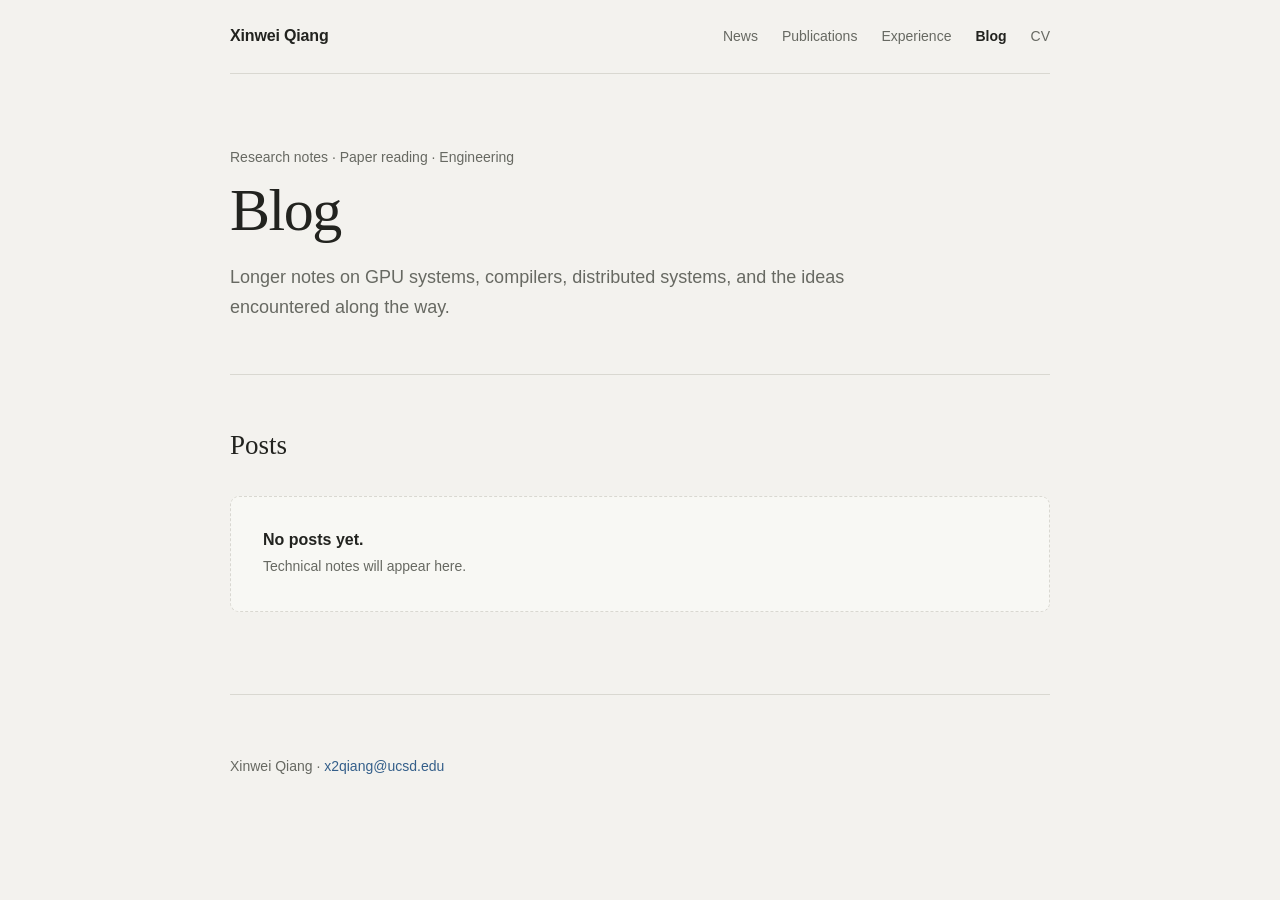
==== blog/index.html @ 7e8217be "Use natural favicon letter spacing" ====
<!doctype html>
<html lang="en">
  <head>
    <meta charset="UTF-8" />
    <meta name="viewport" content="width=device-width, initial-scale=1.0" />
    <meta
      name="description"
      content="Research notes and technical writing by Xinwei Qiang."
    />
    <title>Blog · Xinwei Qiang</title>
    <link rel="icon" href="/favicon.ico?v=20260805-3" sizes="any" />
    <link rel="icon" href="/favicon.svg?v=20260805-3" type="image/svg+xml" />
    <link rel="apple-touch-icon" href="/apple-touch-icon.png?v=20260805-3" />
    <link rel="stylesheet" href="../styles.css" />
  </head>
  <body>
    <header class="site-header">
      <a class="name" href="../">Xinwei Qiang</a>
      <nav aria-label="Primary navigation">
        <a href="../#news">News</a>
        <a href="../#publications">Publications</a>
        <a href="../#experience">Experience</a>
        <a href="./" aria-current="page">Blog</a>
        <a href="../main.pdf">CV</a>
      </nav>
    </header>

    <main>
      <section class="blog-intro">
        <p class="kicker">Research notes · Paper reading · Engineering</p>
        <h1>Blog</h1>
        <p class="blog-description">
          Longer notes on GPU systems, compilers, distributed systems, and the ideas encountered
          along the way.
        </p>
      </section>

      <section class="blog-posts" aria-labelledby="posts-title">
        <h2 id="posts-title">Posts</h2>
        <div class="blog-empty">
          <p>No posts yet.</p>
          <p class="detail">Technical notes will appear here.</p>
        </div>

        <!--
          Add future posts using this structure:

          <article class="post-entry">
            <time datetime="2026-08-04">Aug 4, 2026</time>
            <div>
              <h3><a href="post-slug/">Post title</a></h3>
              <p class="post-summary">A short description of the post.</p>
              <ul class="post-tags"><li>CUDA</li><li>Compilers</li></ul>
            </div>
          </article>
        -->
      </section>
    </main>

    <footer>
      <p>Xinwei Qiang · <a href="mailto:x2qiang@ucsd.edu">x2qiang@ucsd.edu</a></p>
    </footer>
  </body>
</html>
---- styles.css ----
:root {
  --background: #f3f2ee;
  --text: #22231f;
  --muted: #676962;
  --line: #d9d8d1;
  --link: #345f8a;
  --card: #fbfaf7;
  --badge: #e7edf2;
  --width: 820px;
}

* {
  box-sizing: border-box;
}

html {
  scroll-behavior: smooth;
}

body {
  margin: 0;
  background: var(--background);
  color: var(--text);
  font-family: -apple-system, BlinkMacSystemFont, "Segoe UI", Helvetica, Arial, sans-serif;
  font-size: 16px;
  line-height: 1.65;
}

a {
  color: var(--link);
  text-decoration: none;
}

a:hover {
  text-decoration: underline;
  text-underline-offset: 3px;
}

.site-header,
main,
footer {
  width: min(calc(100% - 40px), var(--width));
  margin-inline: auto;
}

.site-header {
  height: 74px;
  display: flex;
  align-items: center;
  justify-content: space-between;
  border-bottom: 1px solid var(--line);
}

.site-header .name {
  color: var(--text);
  font-weight: 650;
  letter-spacing: -0.01em;
}

nav {
  display: flex;
  gap: 24px;
  font-size: 14px;
}

nav a {
  color: var(--muted);
}

nav a[aria-current="page"] {
  color: var(--text);
  font-weight: 650;
}

main {
  padding-bottom: 32px;
}

section {
  padding: 48px 0;
  border-bottom: 1px solid var(--line);
  scroll-margin-top: 24px;
}

.intro {
  padding-top: 72px;
}

.profile-photo {
  float: right;
  width: 190px;
  aspect-ratio: 1;
  margin: 7px 0 22px 46px;
  overflow: hidden;
  border-radius: 10px;
  background: var(--line);
}

.profile-photo img {
  display: block;
  width: 100%;
  height: 100%;
  object-fit: cover;
  transform: scale(1.5);
}

.kicker {
  margin: 0 0 8px;
  color: var(--muted);
  font-size: 14px;
}

h1,
h2,
h3,
p {
  margin-top: 0;
}

h1 {
  margin-bottom: 24px;
  font-family: Georgia, "Times New Roman", serif;
  font-size: clamp(42px, 8vw, 60px);
  font-weight: 500;
  line-height: 1.1;
  letter-spacing: -0.025em;
}

h2 {
  margin-bottom: 28px;
  font-family: Georgia, "Times New Roman", serif;
  font-size: 27px;
  font-weight: 500;
}

h3 {
  margin-bottom: 2px;
  font-size: 16px;
  font-weight: 650;
}

.summary {
  max-width: 740px;
  margin-bottom: 16px;
  font-size: 17px;
}

.links {
  display: flex;
  gap: 22px;
  margin-top: 28px;
  font-size: 15px;
}

.publication-list {
  margin: 0;
  padding: 0;
  list-style: none;
}

.publication-list li {
  display: grid;
  grid-template-columns: 76px 1fr;
  gap: 18px;
  margin-bottom: 14px;
  padding: 20px;
  background: var(--card);
  border: 1px solid var(--line);
  border-radius: 9px;
}

.publication-list li:last-child {
  margin-bottom: 0;
}

.publication-list p {
  margin-bottom: 3px;
}

.venue-badge {
  align-self: start;
  padding: 4px 7px;
  background: var(--badge);
  border-radius: 4px;
  color: var(--link);
  font-size: 12px;
  font-weight: 700;
  text-align: center;
  white-space: nowrap;
}

.paper-content > p:not(.paper-title) {
  color: var(--muted);
  font-size: 14px;
  line-height: 1.55;
}

.paper-content strong {
  color: var(--text);
}

.paper-links {
  display: flex;
  gap: 15px;
  margin-top: 9px;
  font-size: 13px;
}

.paper-links a::after {
  content: " ↗";
  font-size: 11px;
}

.paper-title {
  font-weight: 650;
  line-height: 1.45;
}

.note,
.detail,
time {
  color: var(--muted);
  font-size: 14px;
}

.note {
  margin: 24px 0 0;
}

.entry {
  display: grid;
  grid-template-columns: 1fr auto;
  gap: 32px;
  margin-bottom: 26px;
}

.entry:last-child {
  margin-bottom: 0;
}

.entry p {
  margin-bottom: 2px;
}

time {
  white-space: nowrap;
}

.news-section {
  padding-top: 38px;
  padding-bottom: 38px;
}

.news-list {
  margin: 0;
  padding: 0;
  list-style: none;
}

.news-list li {
  display: grid;
  grid-template-columns: 112px 1fr;
  gap: 18px;
  margin-bottom: 10px;
}

.news-list li:last-child {
  margin-bottom: 0;
}

.earlier-news {
  margin-top: 16px;
}

.earlier-news summary {
  width: max-content;
  color: var(--link);
  cursor: pointer;
  font-size: 14px;
}

.earlier-news .news-list {
  margin-top: 14px;
}

.blog-intro {
  padding-top: 72px;
  padding-bottom: 52px;
}

.blog-intro h1 {
  margin-bottom: 20px;
}

.blog-description {
  max-width: 620px;
  margin-bottom: 0;
  color: var(--muted);
  font-size: 18px;
}

.blog-posts {
  min-height: 320px;
}

.blog-empty {
  padding: 30px 32px;
  border: 1px dashed var(--line);
  border-radius: 9px;
  background: color-mix(in srgb, var(--card) 65%, transparent);
}

.blog-empty p {
  margin-bottom: 2px;
}

.blog-empty > p:first-child {
  font-weight: 650;
}

.post-entry {
  display: grid;
  padding: 26px 0;
  border-top: 1px solid var(--line);
  grid-template-columns: 130px 1fr;
  gap: 24px;
}

.post-entry:last-child {
  border-bottom: 1px solid var(--line);
}

.post-entry h3 {
  margin-bottom: 6px;
  font-family: Georgia, "Times New Roman", serif;
  font-size: 21px;
  font-weight: 500;
}

.post-summary {
  margin-bottom: 10px;
  color: var(--muted);
  font-size: 15px;
}

.post-tags {
  display: flex;
  margin: 0;
  padding: 0;
  gap: 8px;
  list-style: none;
}

.post-tags li {
  padding: 2px 7px;
  border-radius: 4px;
  background: var(--badge);
  color: var(--link);
  font-size: 11px;
  font-weight: 700;
}

.publication-list li[id] {
  scroll-margin-top: 24px;
}

footer {
  padding: 28px 0 48px;
  color: var(--muted);
  font-size: 14px;
}

footer p {
  margin: 0;
}

@media (max-width: 600px) {
  .site-header {
    height: auto;
    padding: 20px 0;
    align-items: flex-start;
    gap: 16px;
  }

  nav {
    gap: 14px;
    flex-wrap: wrap;
    justify-content: flex-end;
  }

  .intro {
    padding-top: 50px;
  }

  .profile-photo {
    float: none;
    width: 150px;
    margin: 0 0 25px;
  }

  section {
    padding: 38px 0;
  }

  .entry {
    grid-template-columns: 1fr;
    gap: 4px;
  }

  .blog-intro {
    padding-top: 50px;
  }

  .post-entry {
    grid-template-columns: 1fr;
    gap: 6px;
  }
}

@media (prefers-color-scheme: dark) {
  :root {
    --background: #181a1b;
    --text: #e7e5e1;
    --muted: #a5a5a2;
    --line: #383a3b;
    --link: #87afd5;
    --card: #202324;
    --badge: #283746;
  }
}
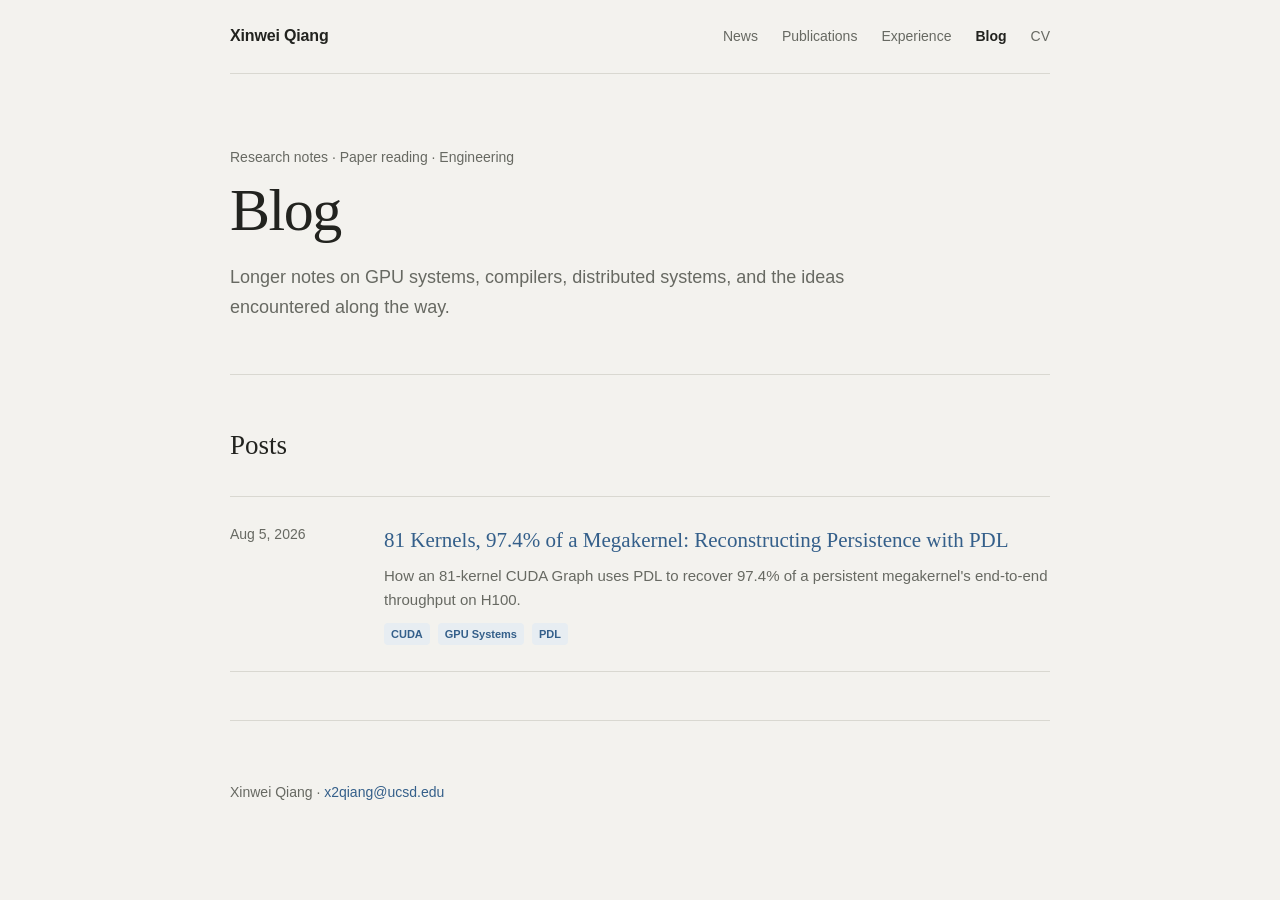
==== commit dcf48067: "Publish megakernel reconstruction blog post" ====
--- a/blog/index.html
+++ b/blog/index.html
@@ -37,9 +37,26 @@
 
       <section class="blog-posts" aria-labelledby="posts-title">
         <h2 id="posts-title">Posts</h2>
-        <div class="blog-empty">
-          <p>No posts yet.</p>
-          <p class="detail">Technical notes will appear here.</p>
+        <div class="post-list">
+          <article class="post-entry">
+            <time datetime="2026-08-05">Aug 5, 2026</time>
+            <div>
+              <h3>
+                <a href="reconstructing-a-megakernel-with-pdl/">
+                  81 Kernels, 97.4% of a Megakernel: Reconstructing Persistence with PDL
+                </a>
+              </h3>
+              <p class="post-summary">
+                How an 81-kernel CUDA Graph uses PDL to recover 97.4% of a persistent
+                megakernel's end-to-end throughput on H100.
+              </p>
+              <ul class="post-tags" aria-label="Post topics">
+                <li>CUDA</li>
+                <li>GPU Systems</li>
+                <li>PDL</li>
+              </ul>
+            </div>
+          </article>
         </div>
 
         <!--
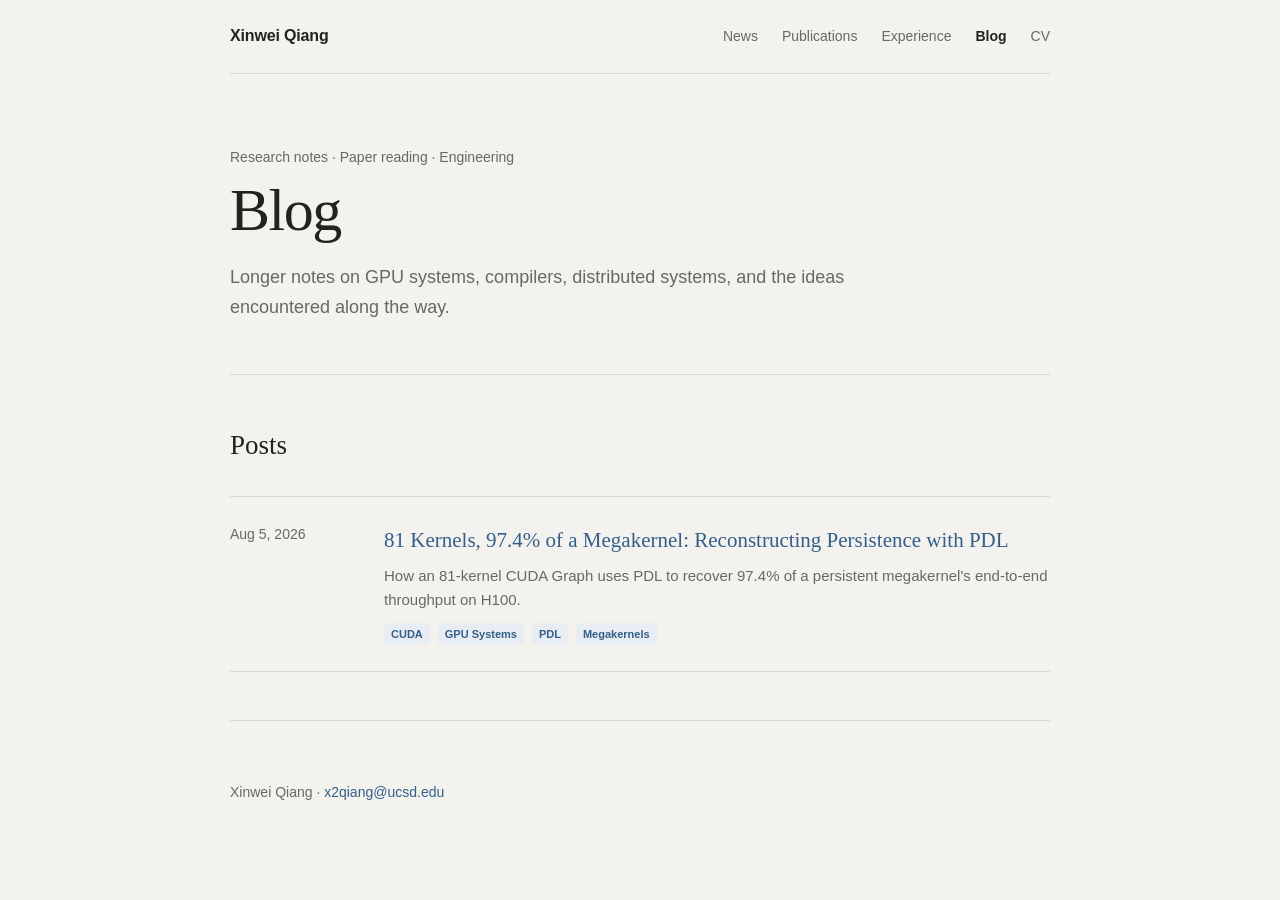
==== commit d5afec36: "Align blog index tags" ====
--- a/blog/index.html
+++ b/blog/index.html
@@ -54,6 +54,7 @@
                 <li>CUDA</li>
                 <li>GPU Systems</li>
                 <li>PDL</li>
+                <li>Megakernels</li>
               </ul>
             </div>
           </article>
--- a/styles.css
+++ b/styles.css
@@ -124,6 +124,10 @@
   font-weight: 500;
   line-height: 1.1;
   letter-spacing: -0.025em;
+}
+
+.intro h1 {
+  font-size: clamp(32px, 5vw, 44px);
 }
 
 h2 {
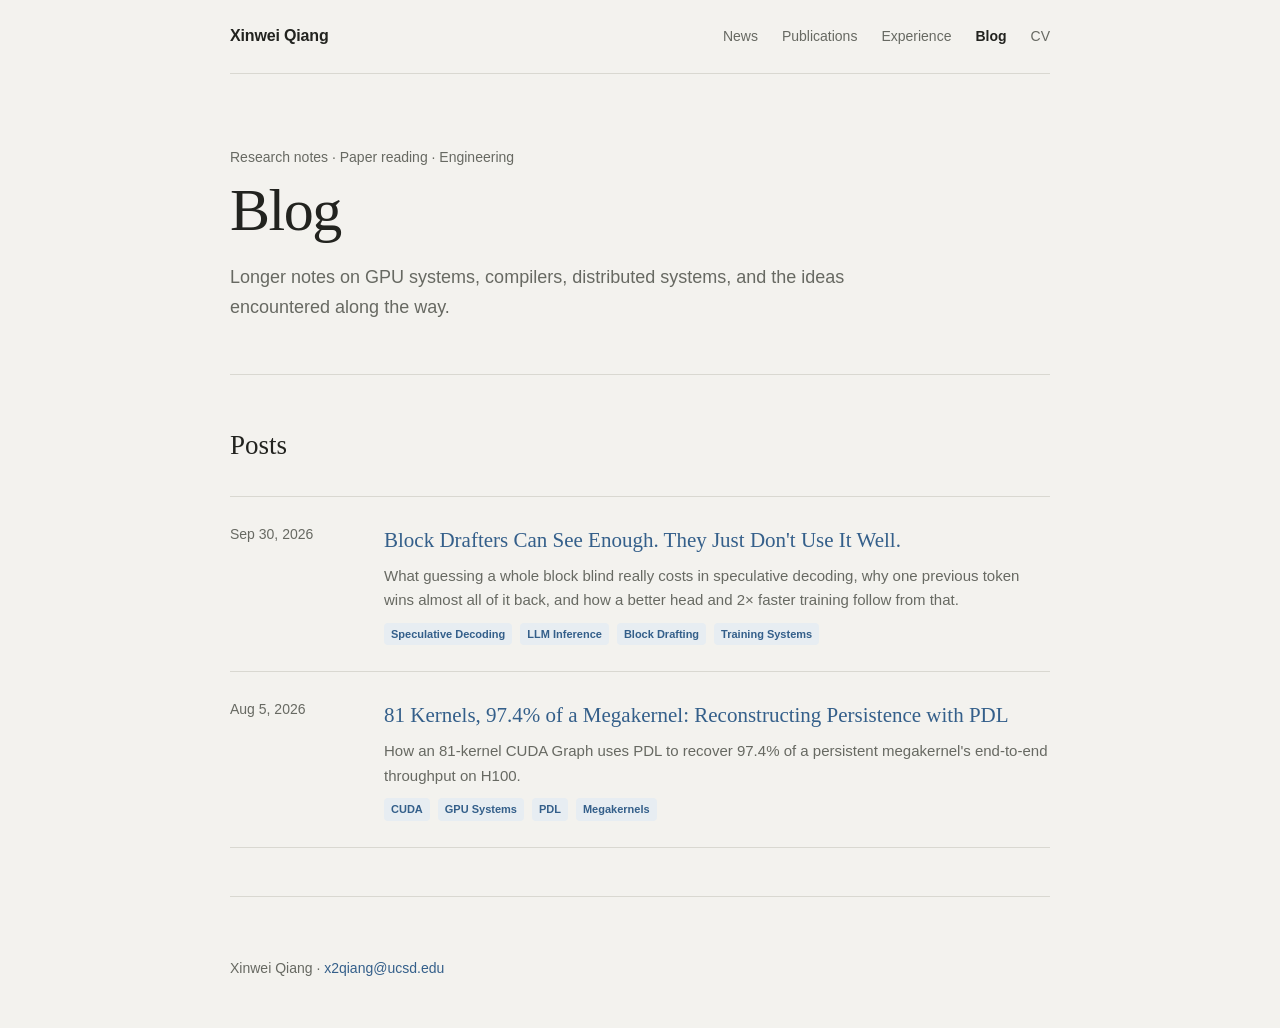
==== commit 4b951b83: "Add the block-drafting blog post and link it from News and Publications The post covers "Beyond Para" ====
--- a/blog/index.html
+++ b/blog/index.html
@@ -8,6 +8,7 @@
       content="Research notes and technical writing by Xinwei Qiang."
     />
     <title>Blog · Xinwei Qiang</title>
+    <link rel="canonical" href="https://tie-pilot-qxw.github.io/blog/" />
     <link rel="icon" href="/favicon.ico?v=20260805-3" sizes="any" />
     <link rel="icon" href="/favicon.svg?v=20260805-3" type="image/svg+xml" />
     <link rel="apple-touch-icon" href="/apple-touch-icon.png?v=20260805-3" />
@@ -38,6 +39,27 @@
       <section class="blog-posts" aria-labelledby="posts-title">
         <h2 id="posts-title">Posts</h2>
         <div class="post-list">
+          <article class="post-entry">
+            <time datetime="2026-09-30">Sep 30, 2026</time>
+            <div>
+              <h3>
+                <a href="beyond-parallel-blindness/">
+                  Block Drafters Can See Enough. They Just Don't Use It Well.
+                </a>
+              </h3>
+              <p class="post-summary">
+                What guessing a whole block blind really costs in speculative decoding, why one
+                previous token wins almost all of it back, and how a better head and 2× faster
+                training follow from that.
+              </p>
+              <ul class="post-tags" aria-label="Post topics">
+                <li>Speculative Decoding</li>
+                <li>LLM Inference</li>
+                <li>Block Drafting</li>
+                <li>Training Systems</li>
+              </ul>
+            </div>
+          </article>
           <article class="post-entry">
             <time datetime="2026-08-05">Aug 5, 2026</time>
             <div>
--- a/styles.css
+++ b/styles.css
@@ -101,7 +101,7 @@
   width: 100%;
   height: 100%;
   object-fit: cover;
-  transform: scale(1.5);
+  transform: scale(1.3);
 }
 
 .kicker {
@@ -164,7 +164,7 @@
 
 .publication-list li {
   display: grid;
-  grid-template-columns: 76px 1fr;
+  grid-template-columns: 92px 1fr;
   gap: 18px;
   margin-bottom: 14px;
   padding: 20px;
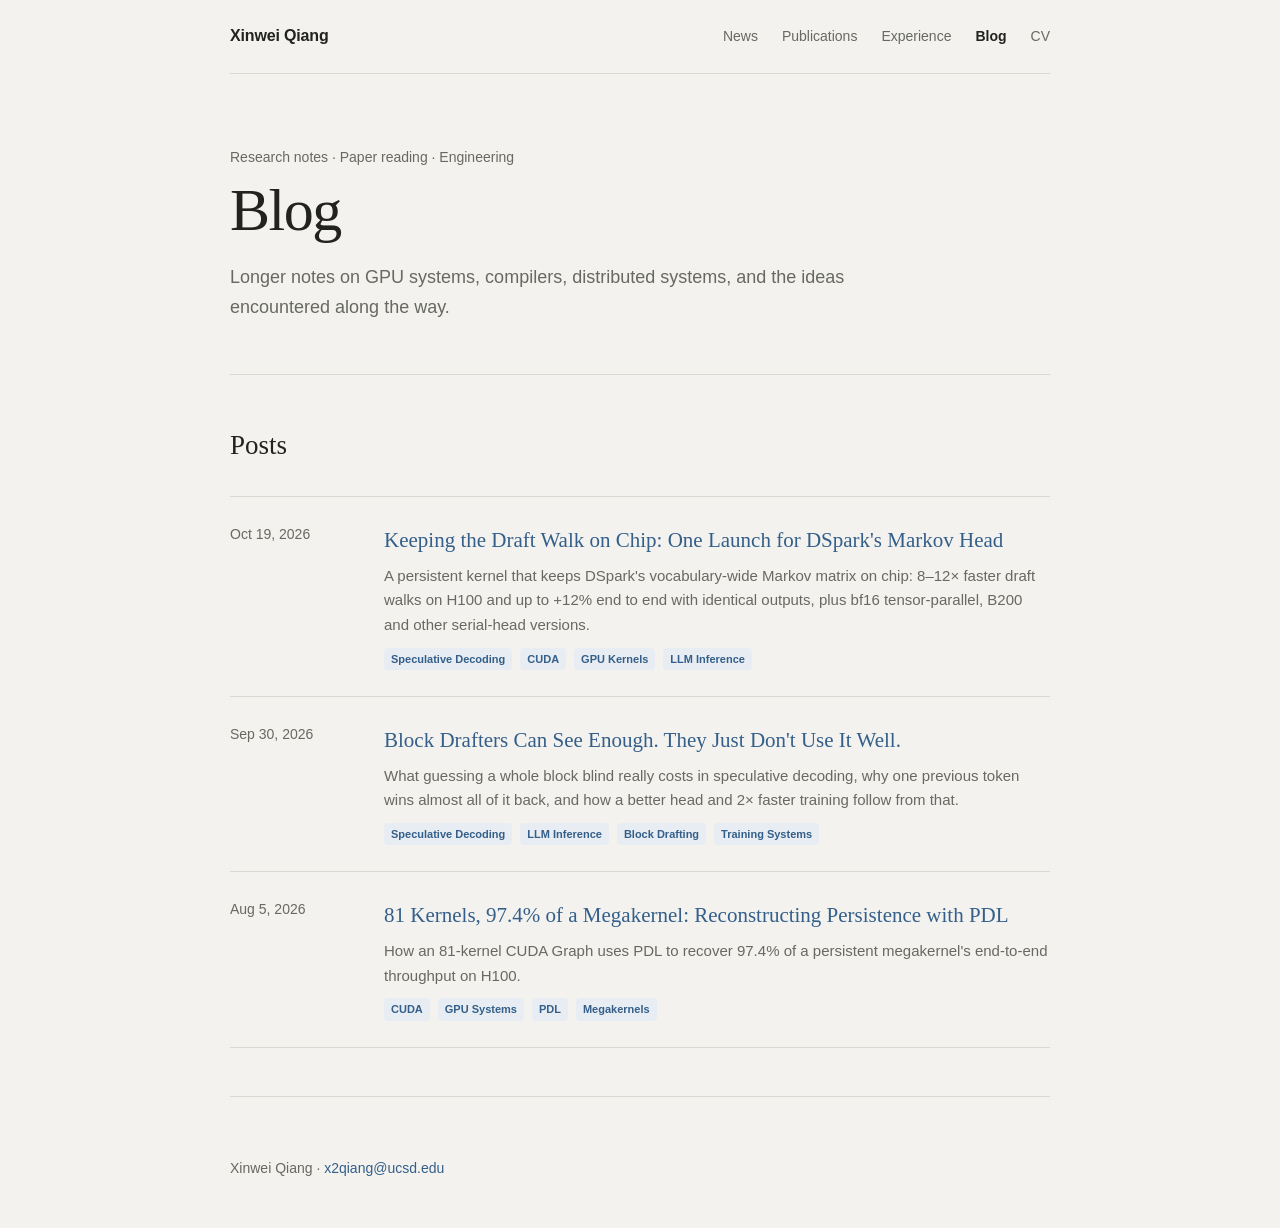
==== commit b58a8bbb: "Add the blog post on keeping DSpark's Markov draft walk on chip The post covers the persistent int8 " ====
--- a/blog/index.html
+++ b/blog/index.html
@@ -39,6 +39,27 @@
       <section class="blog-posts" aria-labelledby="posts-title">
         <h2 id="posts-title">Posts</h2>
         <div class="post-list">
+          <article class="post-entry">
+            <time datetime="2026-10-19">Oct 19, 2026</time>
+            <div>
+              <h3>
+                <a href="markov-walk-on-chip/">
+                  Keeping the Draft Walk on Chip: One Launch for DSpark's Markov Head
+                </a>
+              </h3>
+              <p class="post-summary">
+                A persistent kernel that keeps DSpark's vocabulary-wide Markov matrix on chip: 8–12×
+                faster draft walks on H100 and up to +12% end to end with identical outputs, plus bf16
+                tensor-parallel, B200 and other serial-head versions.
+              </p>
+              <ul class="post-tags" aria-label="Post topics">
+                <li>Speculative Decoding</li>
+                <li>CUDA</li>
+                <li>GPU Kernels</li>
+                <li>LLM Inference</li>
+              </ul>
+            </div>
+          </article>
           <article class="post-entry">
             <time datetime="2026-09-30">Sep 30, 2026</time>
             <div>
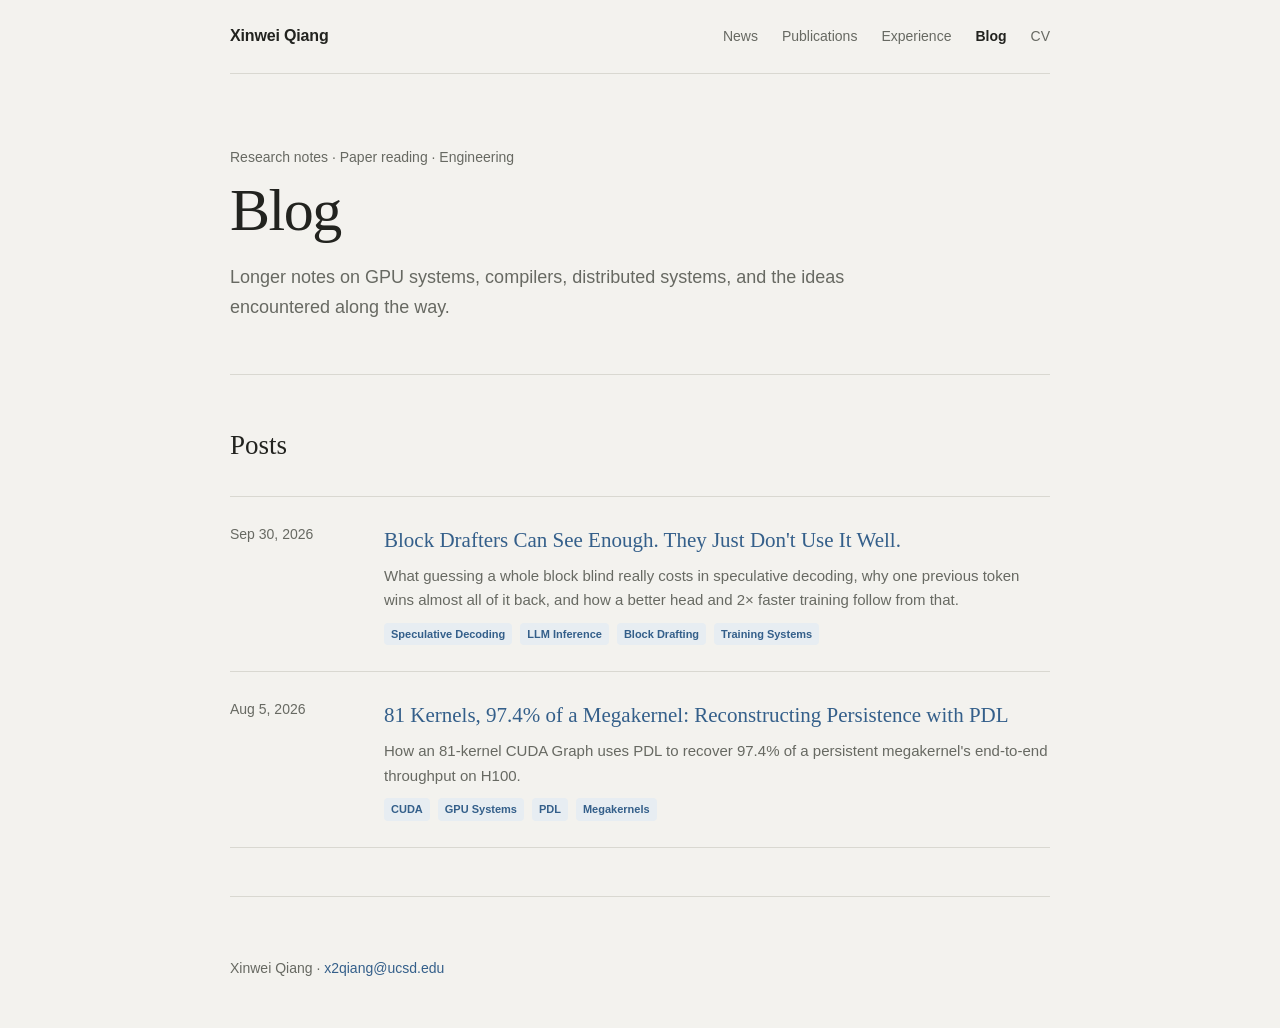
==== commit 26be926e: "Take down the Markov draft-walk blog post until it is reviewed This reverts commit b58a8bb.  Co-Auth" ====
--- a/blog/index.html
+++ b/blog/index.html
@@ -39,27 +39,6 @@
       <section class="blog-posts" aria-labelledby="posts-title">
         <h2 id="posts-title">Posts</h2>
         <div class="post-list">
-          <article class="post-entry">
-            <time datetime="2026-10-19">Oct 19, 2026</time>
-            <div>
-              <h3>
-                <a href="markov-walk-on-chip/">
-                  Keeping the Draft Walk on Chip: One Launch for DSpark's Markov Head
-                </a>
-              </h3>
-              <p class="post-summary">
-                A persistent kernel that keeps DSpark's vocabulary-wide Markov matrix on chip: 8–12×
-                faster draft walks on H100 and up to +12% end to end with identical outputs, plus bf16
-                tensor-parallel, B200 and other serial-head versions.
-              </p>
-              <ul class="post-tags" aria-label="Post topics">
-                <li>Speculative Decoding</li>
-                <li>CUDA</li>
-                <li>GPU Kernels</li>
-                <li>LLM Inference</li>
-              </ul>
-            </div>
-          </article>
           <article class="post-entry">
             <time datetime="2026-09-30">Sep 30, 2026</time>
             <div>
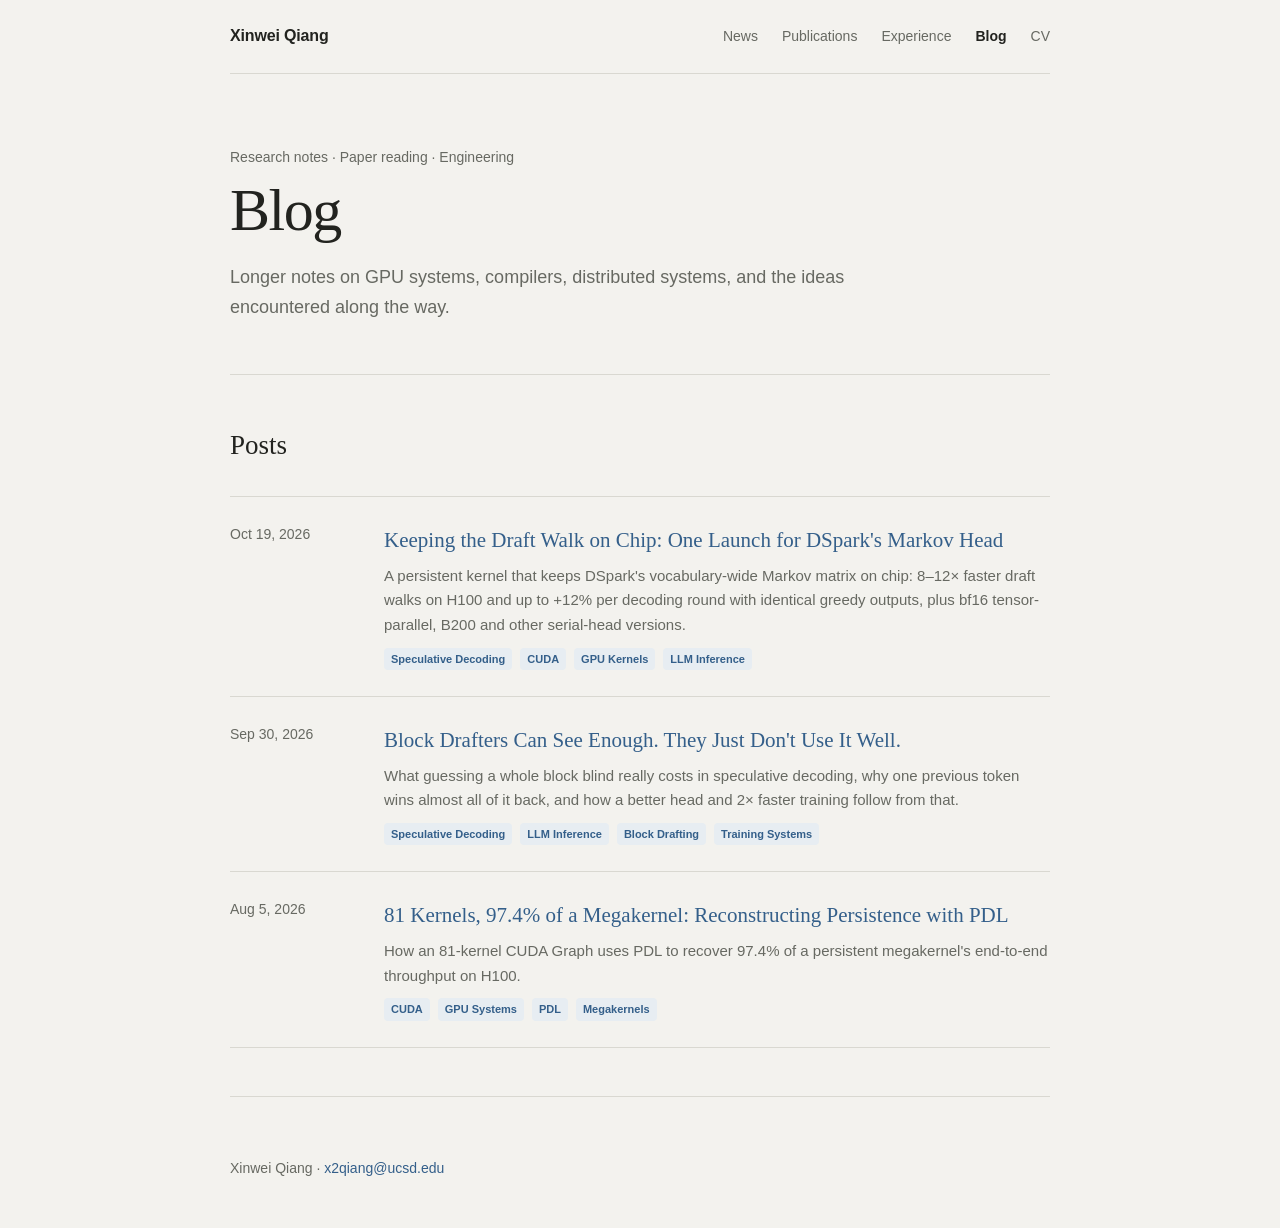
==== commit 42057f9c: "Add the blog post on keeping DSpark's Markov draft walk on chip The post covers the persistent int8 " ====
--- a/blog/index.html
+++ b/blog/index.html
@@ -39,6 +39,27 @@
       <section class="blog-posts" aria-labelledby="posts-title">
         <h2 id="posts-title">Posts</h2>
         <div class="post-list">
+          <article class="post-entry">
+            <time datetime="2026-10-19">Oct 19, 2026</time>
+            <div>
+              <h3>
+                <a href="markov-walk-on-chip/">
+                  Keeping the Draft Walk on Chip: One Launch for DSpark's Markov Head
+                </a>
+              </h3>
+              <p class="post-summary">
+                A persistent kernel that keeps DSpark's vocabulary-wide Markov matrix on chip: 8–12×
+                faster draft walks on H100 and up to +12% per decoding round with identical greedy outputs, plus bf16
+                tensor-parallel, B200 and other serial-head versions.
+              </p>
+              <ul class="post-tags" aria-label="Post topics">
+                <li>Speculative Decoding</li>
+                <li>CUDA</li>
+                <li>GPU Kernels</li>
+                <li>LLM Inference</li>
+              </ul>
+            </div>
+          </article>
           <article class="post-entry">
             <time datetime="2026-09-30">Sep 30, 2026</time>
             <div>
